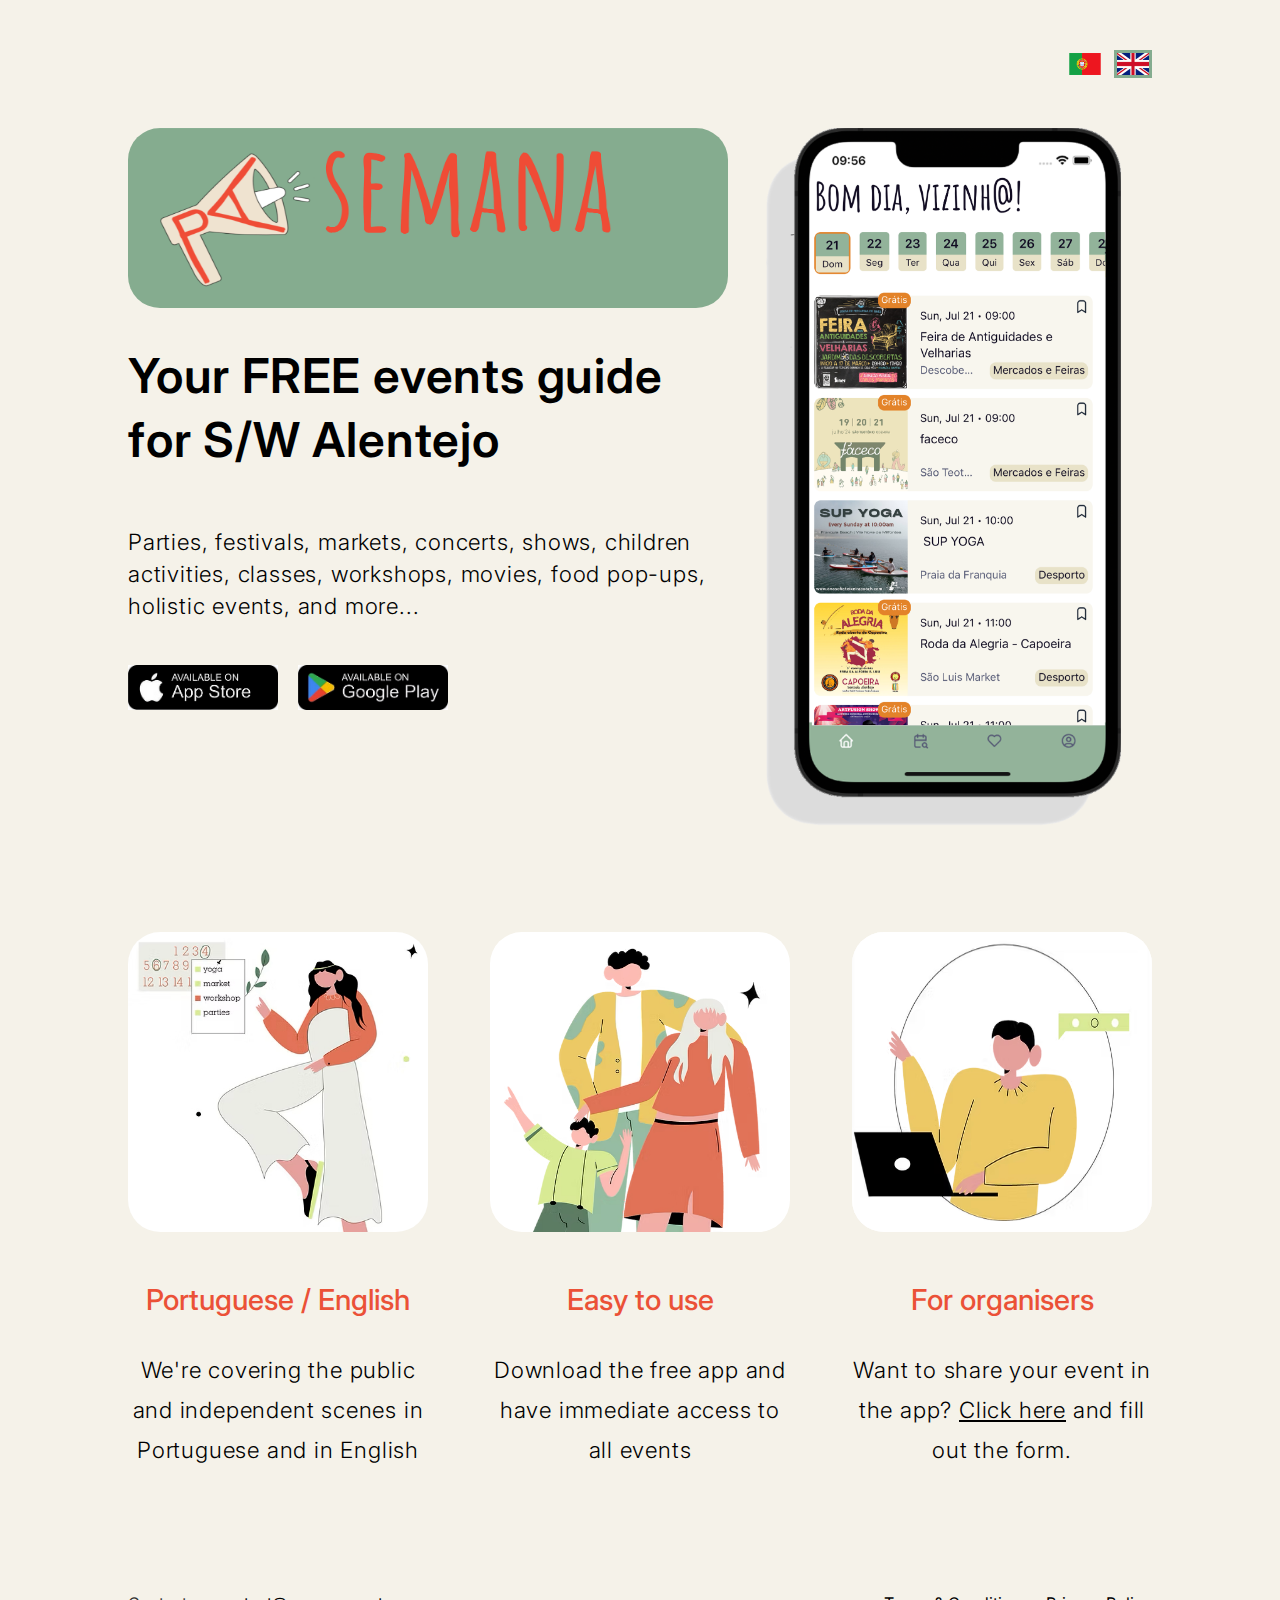
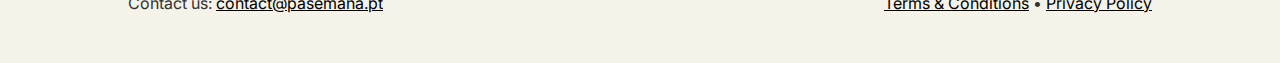
==== en.html @ eb8029e2 "portugeese and everythingggggg" ====
<!DOCTYPE html>
<html lang="en">
  <head>
    <meta charset="UTF-8" />
    <meta name="viewport" content="width=device-width, initial-scale=1.0" />
    <title>P'A SEMANA</title>
    <link rel="stylesheet" href="styles.css" />
    <link rel="stylesheet" href="index.css" />
    <link rel="preconnect" href="https://fonts.googleapis.com" />
    <link rel="preconnect" href="https://fonts.gstatic.com" crossorigin />
    <link
      href="https://fonts.googleapis.com/css2?family=Inter:ital,opsz,wght@0,14..32,100..900;1,14..32,100..900&display=swap"
      rel="stylesheet"
    />
    <script defer src="script.js"></script>
    <script>
      document.addEventListener("DOMContentLoaded", function () {
        const userLanguage = navigator.language || navigator.userLanguage;
        console.log(userLanguage);
      });
    </script>
  </head>
  <body>
    <div class="main-container">
      <div class="languages">
        <div class="language-not-selected">
          <a href="pt.html">
            <img src="images/portugal.png" />
          </a>
        </div>
        <div class="language-selected">
          <img src="images/uk.png" />
        </div>
      </div>
      <div class="top-container">
        <div class="content-wrapper">
          <header class="logo">
            <img src="images/logo.png" alt="P'A Semana Logo" />
          </header>
          <h1>Your <span>FREE</span> events guide<br />for S/W Alentejo</h1>
          <div class="mockup_mobile">
            <img src="images/mobile.png" alt="Mobile App Preview" />
          </div>
          <p class="description">
            Parties, festivals, markets, concerts, shows, children activities,
            classes, workshops, movies, food pop-ups, holistic events, and
            more...
          </p>
          <div id="download-container" class="buttons"></div>
        </div>
        <div class="mockup">
          <img src="images/mobile.png" alt="Mobile App Preview" />
        </div>
      </div>
      <div class="benefits-container">
        <div class="benefit">
          <img src="images/list.png" alt="Benefit 1" />
          <h2>Portuguese / English</h2>
          <p>
            We're covering the public and independent scenes in Portuguese and
            in English
          </p>
        </div>
        <div class="benefit">
          <img src="images/family.png" alt="Benefit 1" />
          <h2>Easy to use</h2>
          <p>Download the free app and have immediate access to all events</p>
        </div>
        <div class="benefit">
          <img src="images/laptop.png" alt="Benefit 1" />
          <h2>For organisers</h2>
          <p>
            Want to share your event in the app?
            <a href="http://www.pasemana.pt">Click here</a> and fill out the
            form.
          </p>
        </div>
      </div>
      <div class="footer">
        <div>
          Contact us:
          <a href="mailto:contact@pasemana.pt">contact@pasemana.pt</a>
        </div>
        <div>
          <a href="tcs_en.html">Terms & Conditions</a> •
          <a href="privacy_en.html">Privacy Policy</a>
        </div>
      </div>
    </div>
  </body>
</html>
---- index.css ----
body {
  font-family: "Inter", serif;
  background-color: #f5f2e9;
  color: #333;
  margin: 0;
  padding: 50px;
  display: flex;
  flex-direction: column;
}
.main-container {
  width: 1024px;
  align-self: center;
}
.languages {
  display: flex;
  flex-direction: row;
  justify-content: flex-end;
  align-items: center;
  gap: 10px;
}
.languages img {
  width: 32px;
}
.language-selected {
  display: inline-flex;
  margin: 0;
  padding: 0;
  border: 3px solid #84ac8f;
}
.language-not-selected {
  display: inline-flex;
  margin: 0;
  padding: 0;
  border: 3px solid transparent;
}
.language-not-selected a {
  display: inline-flex;
  margin: 0;
  padding: 0;
  border: none;
  cursor: pointer;
}
.top-container {
  margin-top: 50px;
  display: flex;
  flex-direction: row;
  align-items: flex-start;
  text-align: flex-start;
}
.content-wrapper {
  display: flex;
  flex-direction: column;
  text-align: flex-start;
  max-width: 600px;
}
.logo img {
  border-radius: 32px;
  width: 600px;
  height: 180px;
}

h1 {
  color: #000;
  font-size: 3rem;
  font-weight: 600;
  line-height: 4rem;
  letter-spacing: 0.05rem;
}
.description {
  color: #000;
  font-size: 1.4rem;
  font-weight: 300;
  line-height: 2rem;
  letter-spacing: 0.05rem;
}
.mockup {
  flex: 1;
  text-align: center;
}
.mockup_mobile {
  display: none;
}
.mockup img {
  height: 700px;
}
img {
  margin: 0;
}
.buttons {
  margin-top: 20px;
  display: flex;
  justify-content: flex-start;
  align-items: center;
  gap: 20px;
}
.buttons img {
  width: 150px;
}
.benefits-container {
  margin-top: 100px;
  display: flex;
  flex-direction: row;
  justify-content: space-between;
  align-items: center;
}
.benefit {
  display: flex;
  flex-direction: column;
  align-items: center;
  text-align: center;
  max-width: 300px;
}
.benefit img {
  width: 300px;
  height: 300px;
  border-radius: 32px;
  background-color: #fff;
}
.benefit h2 {
  margin-top: 50px;
  color: #eb5137;
  font-size: 1.8rem;
  font-weight: 500;
}
.benefit p {
  margin-top: 10px;
  color: #000;
  font-size: 1.4rem;
  font-weight: 300;
  line-height: 2.5rem;
  letter-spacing: 0.05rem;
}
.benefit a {
  color: #000;
}
.footer {
  margin-top: 100px;
  display: flex;
  flex-direction: row;
  justify-content: space-between;
  align-items: center;
}
.footer a {
  color: #000;
}
@media (max-width: 1024px) {
  .main-container {
    width: 100%;
  }
  .logo img {
    border-radius: 32px;
    width: 420px;
    height: auto;
  }
  .benefit img {
    width: 200px;
    height: 200px;
  }
}
@media (max-width: 767px) {
  body {
    margin: 0;
    padding: 0;
  }
  .main-container {
    width: 100%;
    padding: 0;
  }
  .top-container {
    margin-top: 0;
  }
  .mockup {
    display: none;
  }
  .mockup_mobile {
    display: flex;
  }
  .mockup_mobile img {
    width: 70%;
    height: auto;
    margin: auto;
  }
  .logo img {
    width: 100%;
    height: auto;
    border-radius: 0;
  }
  .benefits-container {
    margin-top: 30px;
    flex-direction: column;
    align-items: center;
  }
  .benefit {
    margin-top: 20px;
    display: flex;
    flex-direction: column;
    max-width: 300px;
  }
  .benefit img {
    width: 200px;
    height: 200px;
  }
  .benefit h2 {
    margin-top: 10px;
    margin-bottom: 0;
    font-size: 1.2rem;
  }
  .benefit p {
    padding-left: 10px;
    padding-right: 10px;
    font-size: 1rem;
    font-weight: 300;
    line-height: 1rem;
    letter-spacing: 0.05rem;
  }
  .buttons {
    display: flex;
    justify-content: center;
    align-items: center;
  }
  h1 {
    font-size: 1.5rem;
    font-weight: 400;
    line-height: 2rem;
    letter-spacing: 0rem;
    text-align: center;
  }
  .description {
    padding-left: 5px;
    padding-right: 5px;
    color: #000;
    font-size: 1.4rem;
    font-weight: 300;
    line-height: 2rem;
    letter-spacing: 0.05rem;
    text-align: center;
  }
  .footer {
    margin-top: 30px;
    flex-direction: column;
    align-items: center;
    gap: 10px;
    margin-bottom: 20px;
  }
}
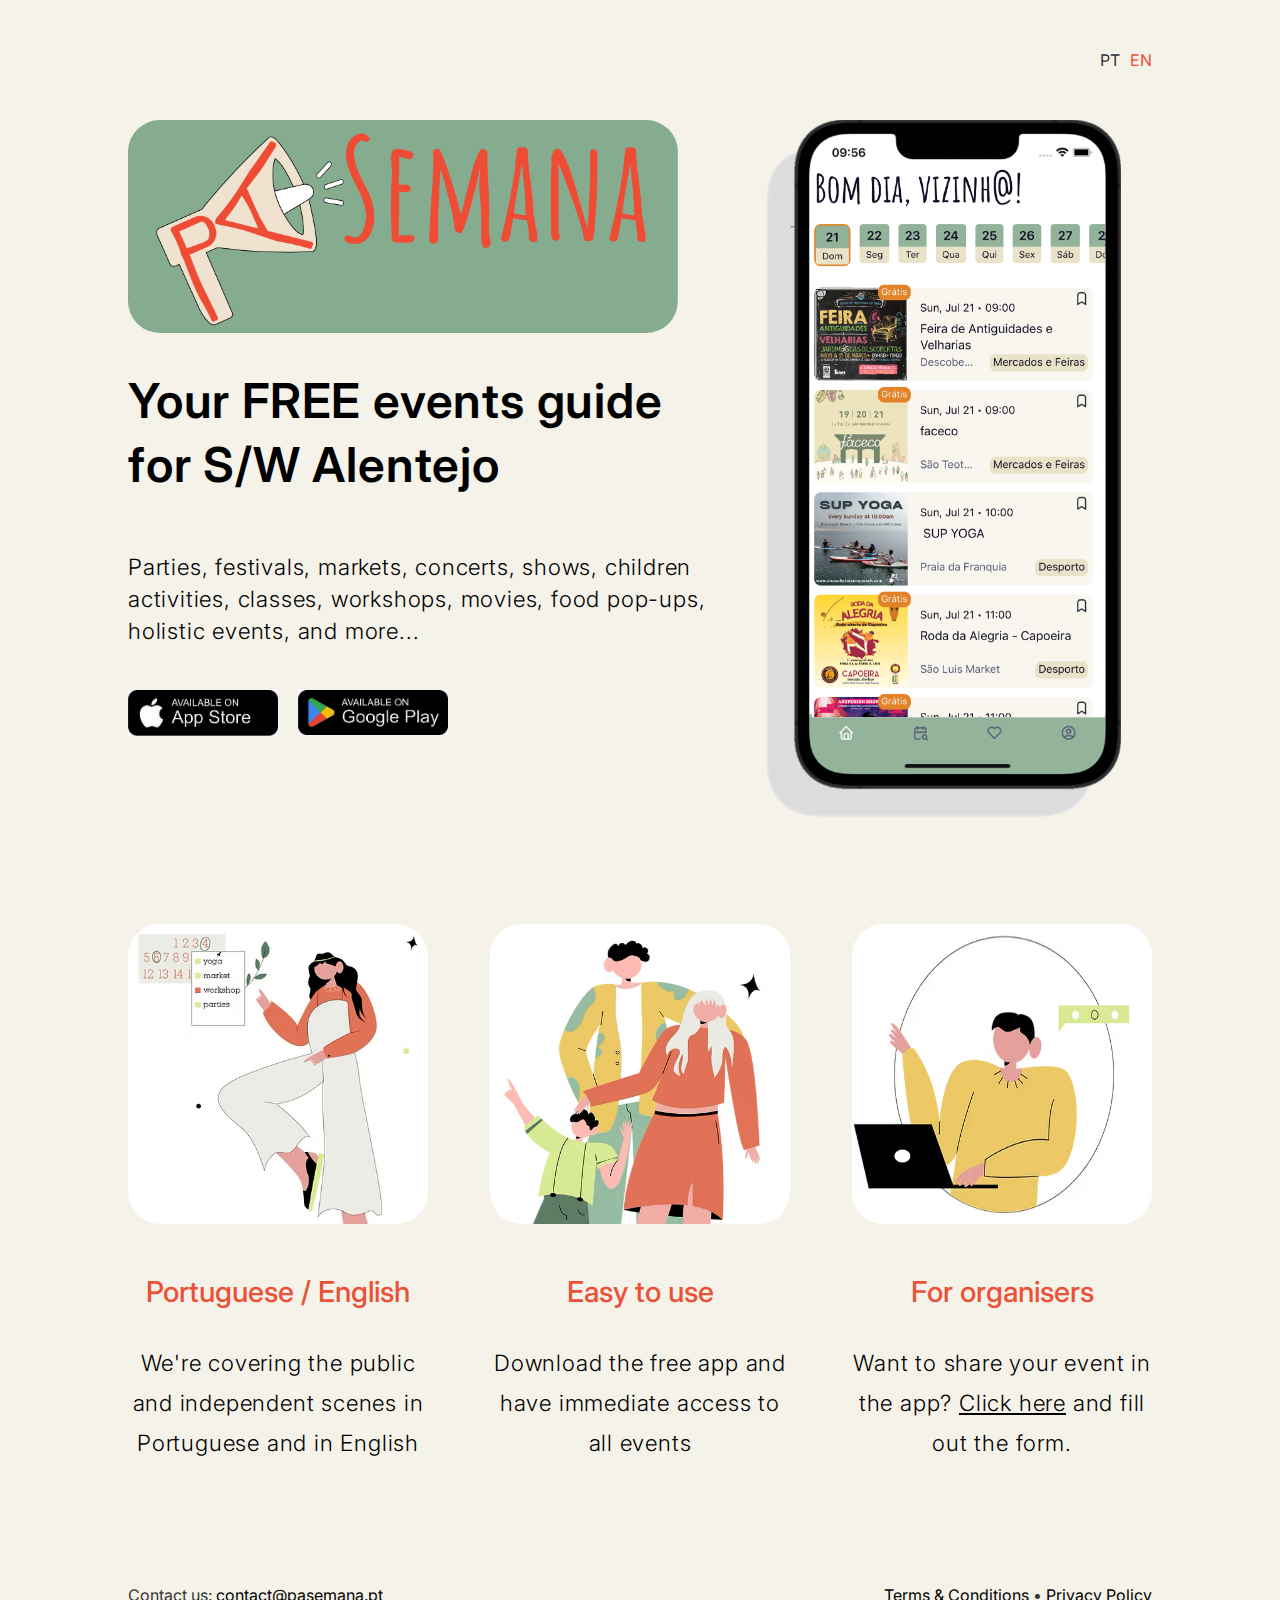
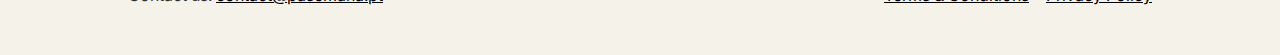
==== commit e7f72a97: "change language appearance" ====
--- a/en.html
+++ b/en.html
@@ -12,6 +12,7 @@
       href="https://fonts.googleapis.com/css2?family=Inter:ital,opsz,wght@0,14..32,100..900;1,14..32,100..900&display=swap"
       rel="stylesheet"
     />
+    <link rel="icon" type="image/x-icon" href="images/favicon.ico" />
     <script defer src="script.js"></script>
     <script>
       document.addEventListener("DOMContentLoaded", function () {
@@ -25,11 +26,11 @@
       <div class="languages">
         <div class="language-not-selected">
           <a href="pt.html">
-            <img src="images/portugal.png" />
+            <span>PT</span>
           </a>
         </div>
         <div class="language-selected">
-          <img src="images/uk.png" />
+          <span>EN</span>
         </div>
       </div>
       <div class="top-container">
--- a/index.css
+++ b/index.css
@@ -18,20 +18,22 @@
   align-items: center;
   gap: 10px;
 }
-.languages img {
-  width: 32px;
+.languages a {
+  text-decoration: none;
+  color: inherit;
 }
 .language-selected {
   display: inline-flex;
   margin: 0;
   padding: 0;
-  border: 3px solid #84ac8f;
+  color:#eb5137;
+  /* border: 3px solid #84ac8f; */
 }
 .language-not-selected {
   display: inline-flex;
   margin: 0;
   padding: 0;
-  border: 3px solid transparent;
+  /* border: 3px solid transparent; */
 }
 .language-not-selected a {
   display: inline-flex;
@@ -55,8 +57,8 @@
 }
 .logo img {
   border-radius: 32px;
-  width: 600px;
-  height: 180px;
+  width: 550px;
+  /* height: 180px; */
 }
 
 h1 {
@@ -101,7 +103,7 @@
   display: flex;
   flex-direction: row;
   justify-content: space-between;
-  align-items: center;
+  align-items: flex-start;
 }
 .benefit {
   display: flex;
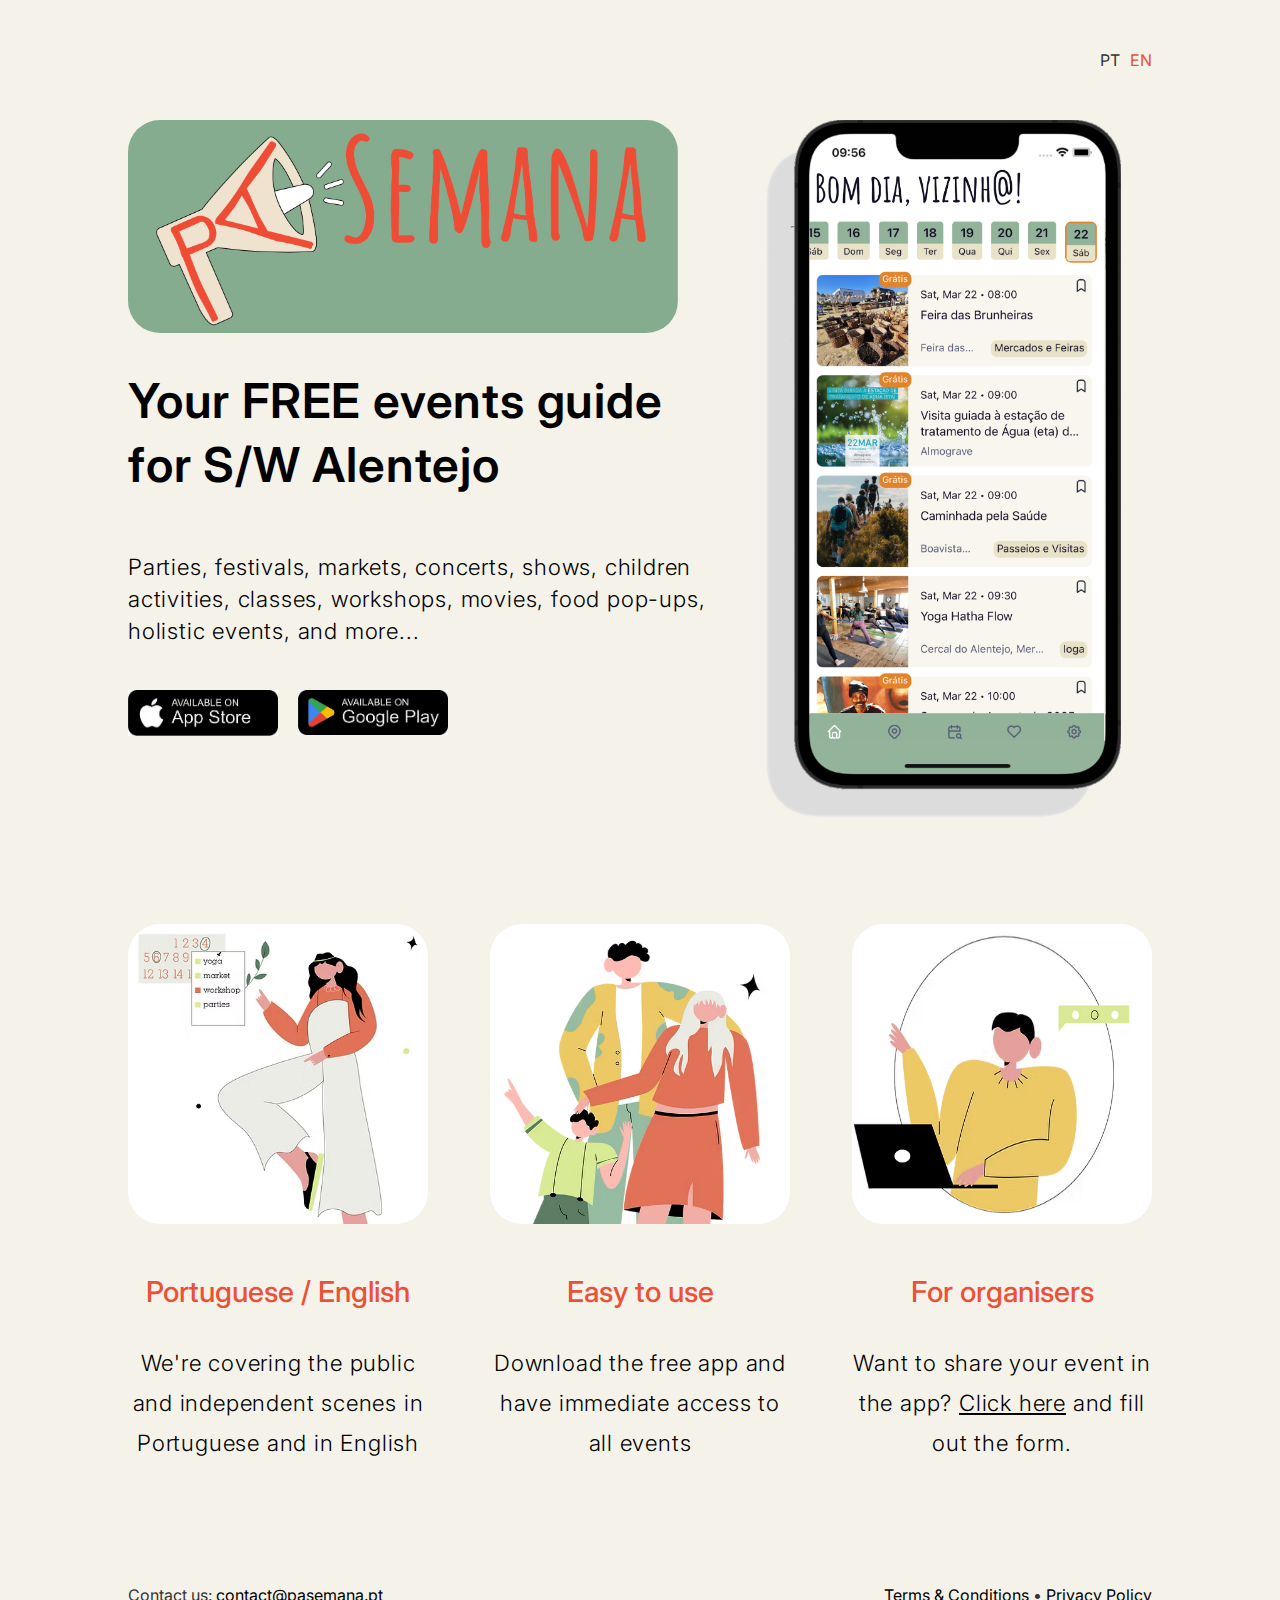
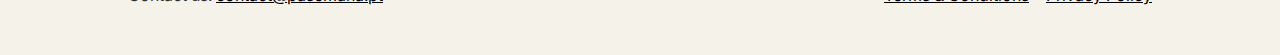
==== commit 59685749: "see logo in socials" ====
--- a/en.html
+++ b/en.html
@@ -1,9 +1,32 @@
 <!DOCTYPE html>
 <html lang="en">
   <head>
+    <!-- Google tag (gtag.js) -->
+<script async src="https://www.googletagmanager.com/gtag/js?id=G-LE9D7F5S32"></script>
+<script>
+  window.dataLayer = window.dataLayer || [];
+  function gtag(){dataLayer.push(arguments);}
+  gtag('js', new Date());
+
+  gtag('config', 'G-LE9D7F5S32');
+</script>
     <meta charset="UTF-8" />
     <meta name="viewport" content="width=device-width, initial-scale=1.0" />
     <title>P'A SEMANA</title>
+    
+    <!-- Open Graph / Facebook Meta Tags -->
+    <meta property="og:type" content="website" />
+    <meta property="og:url" content="https://pasemana.com/en.html" />
+    <meta property="og:title" content="P'A SEMANA" />
+    <meta property="og:description" content="Your FREE events guide for S/W Alentejo" />
+    <meta property="og:image" content="https://pasemana.com/images/logo.png" />
+
+    <!-- Twitter Meta Tags -->
+    <meta name="twitter:card" content="summary_large_image" />
+    <meta name="twitter:title" content="P'A SEMANA" />
+    <meta name="twitter:description" content="Your FREE events guide for S/W Alentejo" />
+    <meta name="twitter:image" content="https://pasemana.com/images/logo.png" />
+    
     <link rel="stylesheet" href="styles.css" />
     <link rel="stylesheet" href="index.css" />
     <link rel="preconnect" href="https://fonts.googleapis.com" />
@@ -17,7 +40,6 @@
     <script>
       document.addEventListener("DOMContentLoaded", function () {
         const userLanguage = navigator.language || navigator.userLanguage;
-        console.log(userLanguage);
       });
     </script>
   </head>
--- a/index.css
+++ b/index.css
@@ -68,6 +68,16 @@
   line-height: 4rem;
   letter-spacing: 0.05rem;
 }
+.pt_web_title {
+  display:flex;
+}
+.pt_tablet_title {
+  display:none;
+}
+.pt_mobile_title {
+  display:none;
+}
+
 .description {
   color: #000;
   font-size: 1.4rem;
@@ -157,6 +167,15 @@
   .benefit img {
     width: 200px;
     height: 200px;
+  }
+  .pt_web_title {
+    display:none;
+  }
+  .pt_tablet_title {
+    display:block;
+  }
+  .pt_mobile_title {
+    display:none;
   }
 }
 @media (max-width: 767px) {
@@ -226,6 +245,15 @@
     line-height: 2rem;
     letter-spacing: 0rem;
     text-align: center;
+  }
+  .pt_web_title {
+    display:none;
+  }
+  .pt_tablet_title {
+    display:none;
+  }
+  .pt_mobile_title {
+    display:block;
   }
   .description {
     padding-left: 5px;
